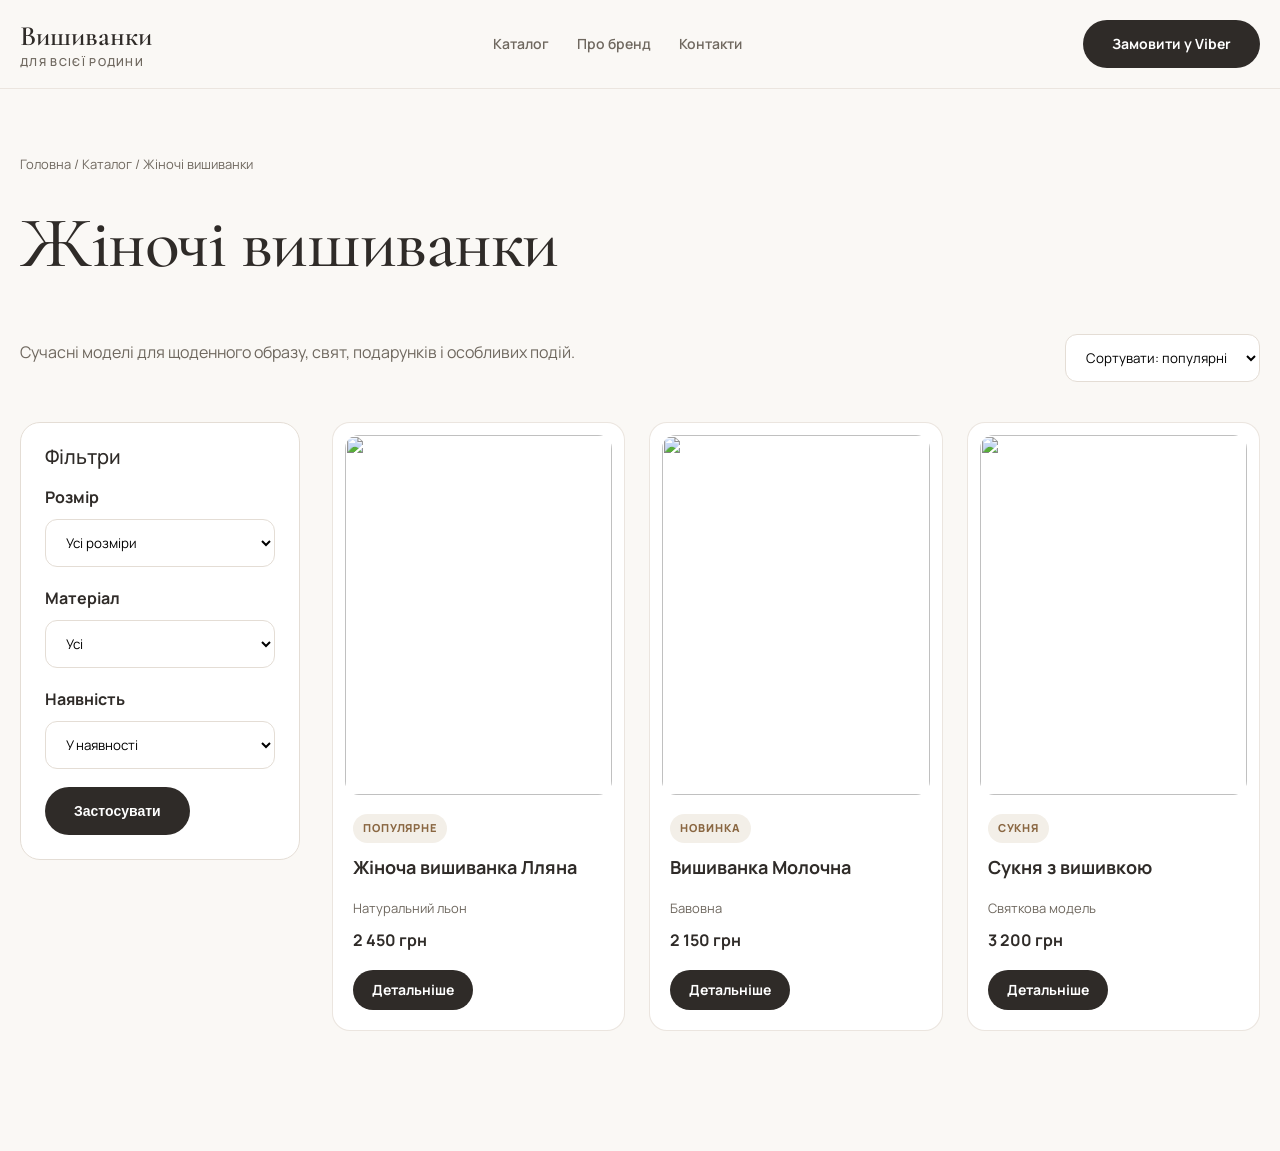
==== catalog.html @ a9285cfa "Initial commit" ====
<!DOCTYPE html><html lang="uk"><head><meta charset="UTF-8"><meta name="viewport" content="width=device-width, initial-scale=1.0"><title>Каталог — Вишиванки</title><link rel="preconnect" href="https://fonts.googleapis.com"><link rel="preconnect" href="https://fonts.gstatic.com" crossorigin><link href="https://fonts.googleapis.com/css2?family=Cormorant+Garamond:wght@500;600&family=Manrope:wght@400;500;600;700&display=swap" rel="stylesheet"><link rel="stylesheet" href="style.css"></head><body><header class="site-header"><div class="container header__inner"><a href="index.html" class="logo">Вишиванки<span>для всієї родини</span></a><nav class="nav"><a href="catalog.html">Каталог</a><a href="about.html">Про бренд</a><a href="contacts.html">Контакти</a></nav><a href="viber://chat?number=%2B380000000000" class="btn btn--primary header__cta">Замовити у Viber</a><button class="menu-btn" type="button"><span></span><span></span></button></div></header><main class="page"><section class="container catalog-page"><div class="breadcrumbs">Головна / Каталог / Жіночі вишиванки</div><div class="catalog-head"><div><h1>Жіночі вишиванки</h1><p>Сучасні моделі для щоденного образу, свят, подарунків і особливих подій.</p></div><select><option>Сортувати: популярні</option><option>Новинки</option><option>Ціна за зростанням</option></select></div><div class="catalog-layout"><aside class="filters"><h2>Фільтри</h2><label>Розмір<select><option>Усі розміри</option><option>S</option><option>M</option><option>L</option></select></label><label>Матеріал<select><option>Усі</option><option>Льон</option><option>Бавовна</option></select></label><label>Наявність<select><option>У наявності</option><option>Під замовлення</option></select></label><button class="btn btn--primary">Застосувати</button></aside><div class="product-grid catalog-products"><article class="product-card"><a href="product.html"><img src="https://images.unsplash.com/photo-1539109136881-3be0616acf4b?auto=format&fit=crop&w=800&q=80"></a><div><span class="badge">Популярне</span><h3>Жіноча вишиванка Лляна</h3><p>Натуральний льон</p><strong>2 450 грн</strong><a class="btn btn--small" href="product.html">Детальніше</a></div></article><article class="product-card"><a href="product.html"><img src="https://images.unsplash.com/photo-1485968579580-b6d095142e6e?auto=format&fit=crop&w=800&q=80"></a><div><span class="badge">Новинка</span><h3>Вишиванка Молочна</h3><p>Бавовна</p><strong>2 150 грн</strong><a class="btn btn--small" href="product.html">Детальніше</a></div></article><article class="product-card"><a href="product.html"><img src="https://images.unsplash.com/photo-1539008835657-9e8e9680c956?auto=format&fit=crop&w=800&q=80"></a><div><span class="badge">Сукня</span><h3>Сукня з вишивкою</h3><p>Святкова модель</p><strong>3 200 грн</strong><a class="btn btn--small" href="product.html">Детальніше</a></div></article></div></div></section></main><script src="script.js"></script></body></html>
---- style.css ----
:root{
  --bg:#FAF8F5;--bg-2:#F3EFE8;--surface:#fff;--text:#2F2B28;--muted:#6F685F;--border:#E4DDD5;--accent:#8A6742;--success:#5F7A56;
  --font-head:'Cormorant Garamond',serif;--font-body:'Manrope',sans-serif;--container:1280px;--radius:24px;
}
*{box-sizing:border-box}html{scroll-behavior:smooth}body{margin:0;background:var(--bg);color:var(--text);font-family:var(--font-body);font-size:16px;line-height:1.7}img{max-width:100%;display:block;object-fit:cover}a{color:inherit;text-decoration:none}.container{width:min(var(--container),calc(100% - 40px));margin:0 auto}.section{padding:96px 0}.site-header{position:sticky;top:0;z-index:20;background:rgba(250,248,245,.9);backdrop-filter:blur(16px);border-bottom:1px solid rgba(228,221,213,.7)}.header__inner{height:88px;display:flex;align-items:center;justify-content:space-between;gap:32px}.logo{font-family:var(--font-head);font-size:28px;font-weight:600;line-height:1;color:var(--text)}.logo span{display:block;font-family:var(--font-body);font-size:11px;font-weight:600;text-transform:uppercase;letter-spacing:.12em;color:var(--muted);margin-top:6px}.nav{display:flex;gap:28px;font-size:14px;font-weight:600;color:var(--muted)}.nav a:hover{color:var(--text)}.btn{display:inline-flex;align-items:center;justify-content:center;min-height:48px;padding:0 28px;border-radius:999px;font-weight:700;font-size:14px;transition:.25s ease;border:1px solid transparent;cursor:pointer}.btn--primary{background:var(--text);color:#fff}.btn--primary:hover{background:#433D38;transform:translateY(-1px)}.btn--secondary{background:transparent;color:var(--text);border-color:var(--border)}.btn--secondary:hover{border-color:var(--text)}.btn--light{background:#fff;color:var(--text)}.btn--small{min-height:40px;padding:0 18px;margin-top:16px;background:var(--text);color:#fff}.btn--full{width:100%;margin:24px 0}.menu-btn{display:none;background:none;border:0;width:44px;height:44px}.menu-btn span{display:block;width:24px;height:2px;background:var(--text);margin:6px auto}.eyebrow{font-size:12px;font-weight:800;letter-spacing:.16em;text-transform:uppercase;color:var(--accent);margin:0 0 16px}.eyebrow--light{color:#D9C7AD}h1,h2,h3,p{margin-top:0}h1,h2{font-family:var(--font-head);font-weight:500;letter-spacing:-.02em;line-height:1}h1{font-size:72px}h2{font-size:48px}h3{font-size:18px;line-height:1.35}.hero{padding-top:64px}.hero__grid{display:grid;grid-template-columns:.8fr 1.2fr;gap:64px;align-items:center}.hero__text{max-width:500px;font-size:18px;color:var(--muted)}.hero__actions{display:flex;gap:16px;margin:36px 0 28px;flex-wrap:wrap}.hero__meta{font-size:13px;color:var(--muted)}.hero__media img{height:620px;width:100%;border-radius:var(--radius)}.section-head{max-width:720px;margin-bottom:48px}.section-head--row{max-width:none;display:flex;justify-content:space-between;align-items:end;gap:32px}.link-more{font-weight:700;color:var(--accent)}.category-grid{display:grid;grid-template-columns:repeat(3,1fr);gap:24px}.category-card{position:relative;height:420px;border-radius:20px;overflow:hidden;background:#ddd}.category-card img{height:100%;width:100%;transition:.5s ease}.category-card:after{content:"";position:absolute;inset:0;background:linear-gradient(to top,rgba(0,0,0,.45),transparent 60%)}.category-card span{position:absolute;left:28px;bottom:28px;z-index:1;color:#fff;font-weight:800;font-size:20px}.category-card:hover img{transform:scale(1.045)}.products-section,.faq{background:var(--bg-2)}.product-grid{display:grid;grid-template-columns:repeat(4,1fr);gap:24px}.product-card{background:var(--surface);border-radius:18px;padding:12px;border:1px solid rgba(228,221,213,.75)}.product-card img{height:360px;width:100%;border-radius:14px}.product-card div{padding:18px 8px 8px}.product-card p{color:var(--muted);font-size:13px;margin-bottom:8px}.product-card strong{display:block;font-size:16px}.badge{display:inline-flex;align-items:center;border-radius:999px;background:var(--bg-2);color:var(--accent);font-size:11px;font-weight:800;letter-spacing:.08em;text-transform:uppercase;padding:5px 10px;margin-bottom:12px}.split{display:grid;grid-template-columns:1fr 1fr;gap:72px;align-items:center}.split>img{height:620px;width:100%;border-radius:var(--radius)}.split__content p{color:var(--muted);font-size:17px}.steps{background:#fff}.steps-grid{display:grid;grid-template-columns:repeat(4,1fr);gap:24px}.steps-grid>div{padding:32px;border:1px solid var(--border);border-radius:20px}.steps-grid span{font-family:var(--font-head);font-size:42px;color:var(--accent)}.benefit-grid{display:grid;grid-template-columns:repeat(3,1fr);gap:16px}.benefit-grid div{background:#fff;border:1px solid var(--border);border-radius:18px;padding:28px;font-weight:700}.family-look{background:var(--text);color:#fff}.family-look__inner{display:grid;grid-template-columns:.8fr 1.2fr;gap:64px;align-items:center}.family-look p{color:#D7CEC5}.look-images{display:grid;grid-template-columns:repeat(3,1fr);gap:16px}.look-images img{height:420px;border-radius:18px}.review-grid{display:grid;grid-template-columns:repeat(3,1fr);gap:24px}.review-grid blockquote{margin:0;background:#fff;border:1px solid var(--border);border-radius:20px;padding:32px;color:var(--muted)}.review-grid cite{display:block;margin-top:20px;color:var(--text);font-style:normal;font-weight:700}.faq__grid{display:grid;grid-template-columns:.7fr 1.3fr;gap:72px}.accordion details{border-bottom:1px solid var(--border);padding:24px 0}.accordion summary{font-weight:800;cursor:pointer}.accordion p{color:var(--muted);margin:12px 0 0}.final-cta{text-align:center}.final-cta__inner{background:#fff;border-radius:28px;padding:72px 32px;border:1px solid var(--border)}.final-cta p{max-width:620px;margin:0 auto 28px;color:var(--muted)}.footer{background:var(--text);color:#fff;padding:72px 0}.footer__grid{display:grid;grid-template-columns:2fr 1fr 1fr 1fr;gap:48px}.footer p,.footer a{display:block;color:#D7CEC5;margin:8px 0}.logo--footer{color:#fff}.page{padding:64px 0 120px}.breadcrumbs{font-size:13px;color:var(--muted);margin-bottom:32px}.catalog-head{display:flex;justify-content:space-between;align-items:end;gap:32px;margin-bottom:40px}.catalog-head p{color:var(--muted)}select,input{height:48px;border:1px solid var(--border);border-radius:12px;background:#fff;padding:0 16px;font-family:inherit}.catalog-layout{display:grid;grid-template-columns:280px 1fr;gap:32px}.filters{background:#fff;border:1px solid var(--border);border-radius:20px;padding:24px;height:max-content;position:sticky;top:120px}.filters label{display:grid;gap:8px;margin-bottom:18px;font-weight:700}.filters h2{font-family:var(--font-body);font-size:20px;letter-spacing:0}.catalog-products{grid-template-columns:repeat(3,1fr)}.product-detail{display:grid;grid-template-columns:1.2fr .8fr;gap:64px;align-items:start}.gallery-main{height:720px;width:100%;border-radius:24px}.gallery div{display:grid;grid-template-columns:repeat(2,1fr);gap:16px;margin-top:16px}.gallery div img{height:260px;width:100%;border-radius:18px}.product-info{position:sticky;top:120px}.product-info h1{font-size:56px}.product-price{font-size:26px;display:block}.product-info dl{border-top:1px solid var(--border);margin:28px 0 0}.product-info dl div{display:flex;justify-content:space-between;gap:16px;border-bottom:1px solid var(--border);padding:14px 0}.product-info dt{color:var(--muted)}.product-info dd{margin:0;font-weight:700}.product-info section{margin-top:28px}.product-info h2{font-family:var(--font-body);font-size:18px;letter-spacing:0}.product-info p,.text-page p{color:var(--muted)}.text-page{max-width:820px}.text-page h1{font-size:60px}.contacts-card{background:#fff;border:1px solid var(--border);border-radius:28px;padding:56px}.contact-list{margin-top:40px;border-top:1px solid var(--border);padding-top:24px}
@media(max-width:1024px){.nav,.header__cta{display:none}.menu-btn{display:block}h1{font-size:56px}h2{font-size:40px}.hero__grid,.split,.family-look__inner,.faq__grid,.product-detail{grid-template-columns:1fr}.hero__media img{height:520px}.category-grid,.product-grid,.review-grid,.benefit-grid,.steps-grid,.catalog-products{grid-template-columns:repeat(2,1fr)}.catalog-layout{grid-template-columns:1fr}.filters{position:static}.product-info{position:static}.footer__grid{grid-template-columns:1fr 1fr}.look-images img{height:300px}}
@media(max-width:640px){.container{width:min(100% - 32px,var(--container))}.section{padding:64px 0}.header__inner{height:72px}.logo{font-size:23px}h1{font-size:46px}h2{font-size:34px}.hero{padding-top:40px}.hero__grid{gap:36px}.hero__media img{height:420px;border-radius:18px}.hero__actions{flex-direction:column}.btn{width:100%}.category-grid,.product-grid,.steps-grid,.benefit-grid,.review-grid,.catalog-products,.footer__grid,.look-images{grid-template-columns:1fr}.category-card{height:340px}.product-card img{height:340px}.catalog-head{display:block}.gallery-main{height:480px}.gallery div img{height:180px}.text-page h1,.product-info h1{font-size:42px}.contacts-card{padding:32px 20px}.final-cta__inner{padding:48px 20px}.footer{padding:56px 0}.family-look__inner{gap:36px}}

.mobile-dock{display:none}
.mobile-dock svg{display:block;width:24px;height:24px;fill:currentColor}
@media(max-width:1024px){
  body.has-mobile-dock{padding-bottom:108px}
  .mobile-dock{
    position:fixed;
    left:50%;
    bottom:calc(12px + env(safe-area-inset-bottom));
    z-index:40;
    display:grid;
    grid-template-columns:1fr 1fr 72px 1fr 1fr;
    align-items:end;
    width:min(720px,calc(100% - 24px));
    min-height:76px;
    padding:10px 10px 12px;
    border:1px solid rgba(138,103,66,.16);
    border-radius:22px;
    background:rgba(255,255,255,.94);
    box-shadow:0 18px 46px rgba(47,43,40,.18);
    backdrop-filter:blur(18px);
    transform:translateX(-50%);
  }
  .mobile-dock__link,
  .mobile-dock__viber{
    position:relative;
    display:flex;
    flex-direction:column;
    align-items:center;
    justify-content:center;
    min-width:0;
    min-height:56px;
    border-radius:14px;
    color:var(--muted);
    font-size:11px;
    font-weight:800;
    line-height:1.15;
    text-align:center;
    transition:color .2s ease,background .2s ease,transform .2s ease;
  }
  .mobile-dock__icon{
    display:grid;
    place-items:center;
    width:30px;
    height:28px;
    margin-bottom:4px;
  }
  .mobile-dock__link:hover,
  .mobile-dock__link.is-active{
    background:#F4EEE6;
    color:var(--accent);
  }
  .mobile-dock__viber{
    min-height:72px;
    margin-top:-26px;
    border-radius:24px;
    color:#fff;
    transform:translateY(-4px);
  }
  .mobile-dock__viber:before{
    content:"";
    position:absolute;
    inset:0;
    border-radius:inherit;
    background:linear-gradient(145deg,#7E57C2,#5C36A5);
    box-shadow:0 12px 28px rgba(92,54,165,.35);
  }
  .mobile-dock__viber-icon,
  .mobile-dock__viber span:last-child{
    position:relative;
    z-index:1;
  }
  .mobile-dock__viber-icon{
    display:grid;
    place-items:center;
    width:38px;
    height:34px;
    margin-bottom:4px;
  }
  .mobile-dock__viber:hover{transform:translateY(-7px)}
}
@media(max-width:420px){
  body.has-mobile-dock{padding-bottom:104px}
  .mobile-dock{
    grid-template-columns:1fr 1fr 64px 1fr 1fr;
    min-height:72px;
    padding:8px 6px 10px;
    border-radius:18px;
  }
  .mobile-dock__link,
  .mobile-dock__viber{
    font-size:10px;
  }
  .mobile-dock__icon{
    width:28px;
    height:26px;
  }
  .mobile-dock__viber{
    min-height:66px;
    border-radius:20px;
  }
  .mobile-dock svg{
    width:22px;
    height:22px;
  }
}
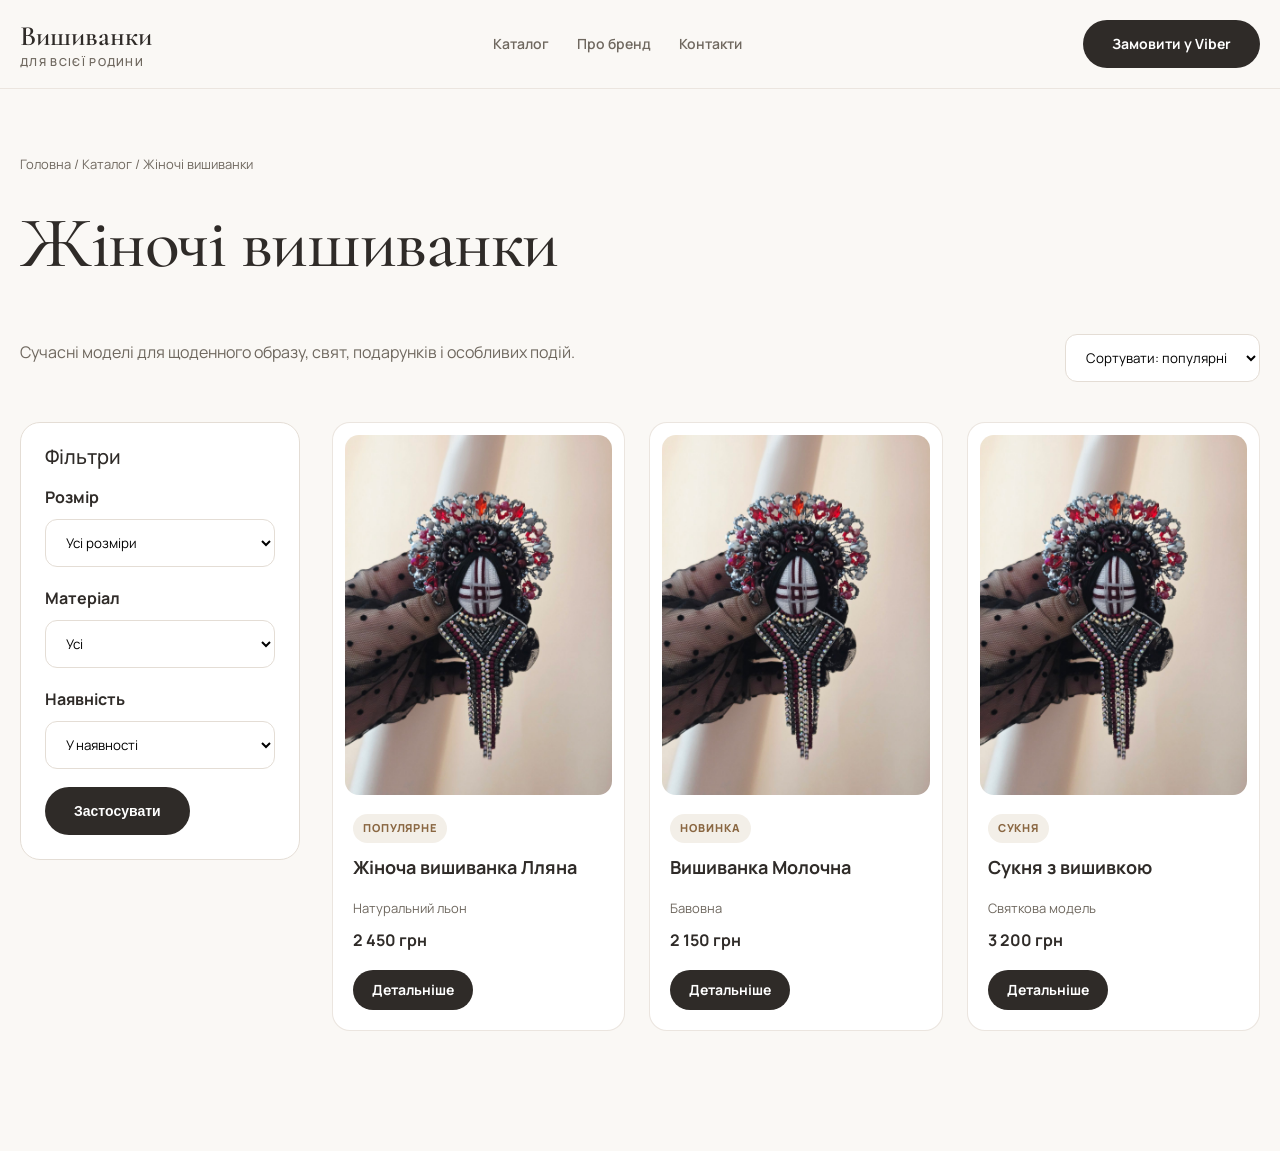
==== commit 8ee01ff9: "change desing" ====
--- a/catalog.html
+++ b/catalog.html
@@ -1 +1,87 @@
-<!DOCTYPE html><html lang="uk"><head><meta charset="UTF-8"><meta name="viewport" content="width=device-width, initial-scale=1.0"><title>Каталог — Вишиванки</title><link rel="preconnect" href="https://fonts.googleapis.com"><link rel="preconnect" href="https://fonts.gstatic.com" crossorigin><link href="https://fonts.googleapis.com/css2?family=Cormorant+Garamond:wght@500;600&family=Manrope:wght@400;500;600;700&display=swap" rel="stylesheet"><link rel="stylesheet" href="style.css"></head><body><header class="site-header"><div class="container header__inner"><a href="index.html" class="logo">Вишиванки<span>для всієї родини</span></a><nav class="nav"><a href="catalog.html">Каталог</a><a href="about.html">Про бренд</a><a href="contacts.html">Контакти</a></nav><a href="viber://chat?number=%2B380000000000" class="btn btn--primary header__cta">Замовити у Viber</a><button class="menu-btn" type="button"><span></span><span></span></button></div></header><main class="page"><section class="container catalog-page"><div class="breadcrumbs">Головна / Каталог / Жіночі вишиванки</div><div class="catalog-head"><div><h1>Жіночі вишиванки</h1><p>Сучасні моделі для щоденного образу, свят, подарунків і особливих подій.</p></div><select><option>Сортувати: популярні</option><option>Новинки</option><option>Ціна за зростанням</option></select></div><div class="catalog-layout"><aside class="filters"><h2>Фільтри</h2><label>Розмір<select><option>Усі розміри</option><option>S</option><option>M</option><option>L</option></select></label><label>Матеріал<select><option>Усі</option><option>Льон</option><option>Бавовна</option></select></label><label>Наявність<select><option>У наявності</option><option>Під замовлення</option></select></label><button class="btn btn--primary">Застосувати</button></aside><div class="product-grid catalog-products"><article class="product-card"><a href="product.html"><img src="https://images.unsplash.com/photo-1539109136881-3be0616acf4b?auto=format&fit=crop&w=800&q=80"></a><div><span class="badge">Популярне</span><h3>Жіноча вишиванка Лляна</h3><p>Натуральний льон</p><strong>2 450 грн</strong><a class="btn btn--small" href="product.html">Детальніше</a></div></article><article class="product-card"><a href="product.html"><img src="https://images.unsplash.com/photo-1485968579580-b6d095142e6e?auto=format&fit=crop&w=800&q=80"></a><div><span class="badge">Новинка</span><h3>Вишиванка Молочна</h3><p>Бавовна</p><strong>2 150 грн</strong><a class="btn btn--small" href="product.html">Детальніше</a></div></article><article class="product-card"><a href="product.html"><img src="https://images.unsplash.com/photo-1539008835657-9e8e9680c956?auto=format&fit=crop&w=800&q=80"></a><div><span class="badge">Сукня</span><h3>Сукня з вишивкою</h3><p>Святкова модель</p><strong>3 200 грн</strong><a class="btn btn--small" href="product.html">Детальніше</a></div></article></div></div></section></main><script src="script.js"></script></body></html>
+<!DOCTYPE html>
+<html lang="uk">
+
+<head>
+    <meta charset="UTF-8">
+    <meta name="viewport" content="width=device-width, initial-scale=1.0">
+    <title>Каталог — Вишиванки</title>
+    <link rel="preconnect" href="https://fonts.googleapis.com">
+    <link rel="preconnect" href="https://fonts.gstatic.com" crossorigin>
+    <link
+        href="https://fonts.googleapis.com/css2?family=Cormorant+Garamond:wght@500;600&family=Manrope:wght@400;500;600;700&display=swap"
+        rel="stylesheet">
+    <link rel="stylesheet" href="style.css">
+</head>
+
+<body>
+    <header class="site-header">
+        <div class="container header__inner"><a href="index.html" class="logo">Вишиванки<span>для всієї
+                    родини</span></a>
+            <nav class="nav"><a href="catalog.html">Каталог</a><a href="about.html">Про бренд</a><a
+                    href="contacts.html">Контакти</a></nav><a href="viber://chat?number=%2B380000000000"
+                class="btn btn--primary header__cta">Замовити у Viber</a><button class="menu-btn"
+                type="button"><span></span><span></span></button>
+        </div>
+    </header>
+    <main class="page">
+        <section class="container catalog-page">
+            <div class="breadcrumbs">Головна / Каталог / Жіночі вишиванки</div>
+            <div class="catalog-head">
+                <div>
+                    <h1>Жіночі вишиванки</h1>
+                    <p>Сучасні моделі для щоденного образу, свят, подарунків і особливих подій.</p>
+                </div><select>
+                    <option>Сортувати: популярні</option>
+                    <option>Новинки</option>
+                    <option>Ціна за зростанням</option>
+                </select>
+            </div>
+            <div class="catalog-layout">
+                <aside class="filters">
+                    <h2>Фільтри</h2><label>Розмір<select>
+                            <option>Усі розміри</option>
+                            <option>S</option>
+                            <option>M</option>
+                            <option>L</option>
+                        </select></label><label>Матеріал<select>
+                            <option>Усі</option>
+                            <option>Льон</option>
+                            <option>Бавовна</option>
+                        </select></label><label>Наявність<select>
+                            <option>У наявності</option>
+                            <option>Під замовлення</option>
+                        </select></label><button class="btn btn--primary">Застосувати</button>
+                </aside>
+                <div class="product-grid catalog-products">
+                    <article class="product-card"><a href="product.html"><img
+                                src="assets/img/brosh.jpg"></a>
+                        <div><span class="badge">Популярне</span>
+                            <h3>Жіноча вишиванка Лляна</h3>
+                            <p>Натуральний льон</p><strong>2 450 грн</strong><a class="btn btn--small"
+                                href="product.html">Детальніше</a>
+                        </div>
+                    </article>
+                    <article class="product-card"><a href="product.html"><img
+                                src="assets/img/brosh.jpg"></a>
+                        <div><span class="badge">Новинка</span>
+                            <h3>Вишиванка Молочна</h3>
+                            <p>Бавовна</p><strong>2 150 грн</strong><a class="btn btn--small"
+                                href="product.html">Детальніше</a>
+                        </div>
+                    </article>
+                    <article class="product-card"><a href="product.html"><img
+                                src="assets/img/brosh.jpg"></a>
+                        <div><span class="badge">Сукня</span>
+                            <h3>Сукня з вишивкою</h3>
+                            <p>Святкова модель</p><strong>3 200 грн</strong><a class="btn btn--small"
+                                href="product.html">Детальніше</a>
+                        </div>
+                    </article>
+                </div>
+            </div>
+        </section>
+    </main>
+    <script src="script.js"></script>
+</body>
+
+</html>
--- a/style.css
+++ b/style.css
@@ -16,8 +16,8 @@
     bottom:calc(12px + env(safe-area-inset-bottom));
     z-index:40;
     display:grid;
-    grid-template-columns:1fr 1fr 72px 1fr 1fr;
-    align-items:end;
+    grid-template-columns:repeat(5,minmax(0,1fr));
+    align-items:center;
     width:min(720px,calc(100% - 24px));
     min-height:76px;
     padding:10px 10px 12px;
@@ -45,7 +45,8 @@
     text-align:center;
     transition:color .2s ease,background .2s ease,transform .2s ease;
   }
-  .mobile-dock__icon{
+  .mobile-dock__icon,
+  .mobile-dock__viber-icon{
     display:grid;
     place-items:center;
     width:30px;
@@ -53,43 +54,20 @@
     margin-bottom:4px;
   }
   .mobile-dock__link:hover,
-  .mobile-dock__link.is-active{
+  .mobile-dock__link.is-active,
+  .mobile-dock__viber:hover{
     background:#F4EEE6;
     color:var(--accent);
   }
   .mobile-dock__viber{
-    min-height:72px;
-    margin-top:-26px;
-    border-radius:24px;
-    color:#fff;
-    transform:translateY(-4px);
+    min-height:56px;
+    border-radius:14px;
   }
-  .mobile-dock__viber:before{
-    content:"";
-    position:absolute;
-    inset:0;
-    border-radius:inherit;
-    background:linear-gradient(145deg,#7E57C2,#5C36A5);
-    box-shadow:0 12px 28px rgba(92,54,165,.35);
-  }
-  .mobile-dock__viber-icon,
-  .mobile-dock__viber span:last-child{
-    position:relative;
-    z-index:1;
-  }
-  .mobile-dock__viber-icon{
-    display:grid;
-    place-items:center;
-    width:38px;
-    height:34px;
-    margin-bottom:4px;
-  }
-  .mobile-dock__viber:hover{transform:translateY(-7px)}
 }
 @media(max-width:420px){
   body.has-mobile-dock{padding-bottom:104px}
   .mobile-dock{
-    grid-template-columns:1fr 1fr 64px 1fr 1fr;
+    grid-template-columns:repeat(5,minmax(0,1fr));
     min-height:72px;
     padding:8px 6px 10px;
     border-radius:18px;
@@ -98,13 +76,14 @@
   .mobile-dock__viber{
     font-size:10px;
   }
-  .mobile-dock__icon{
+  .mobile-dock__icon,
+  .mobile-dock__viber-icon{
     width:28px;
     height:26px;
   }
   .mobile-dock__viber{
-    min-height:66px;
-    border-radius:20px;
+    min-height:56px;
+    border-radius:14px;
   }
   .mobile-dock svg{
     width:22px;
